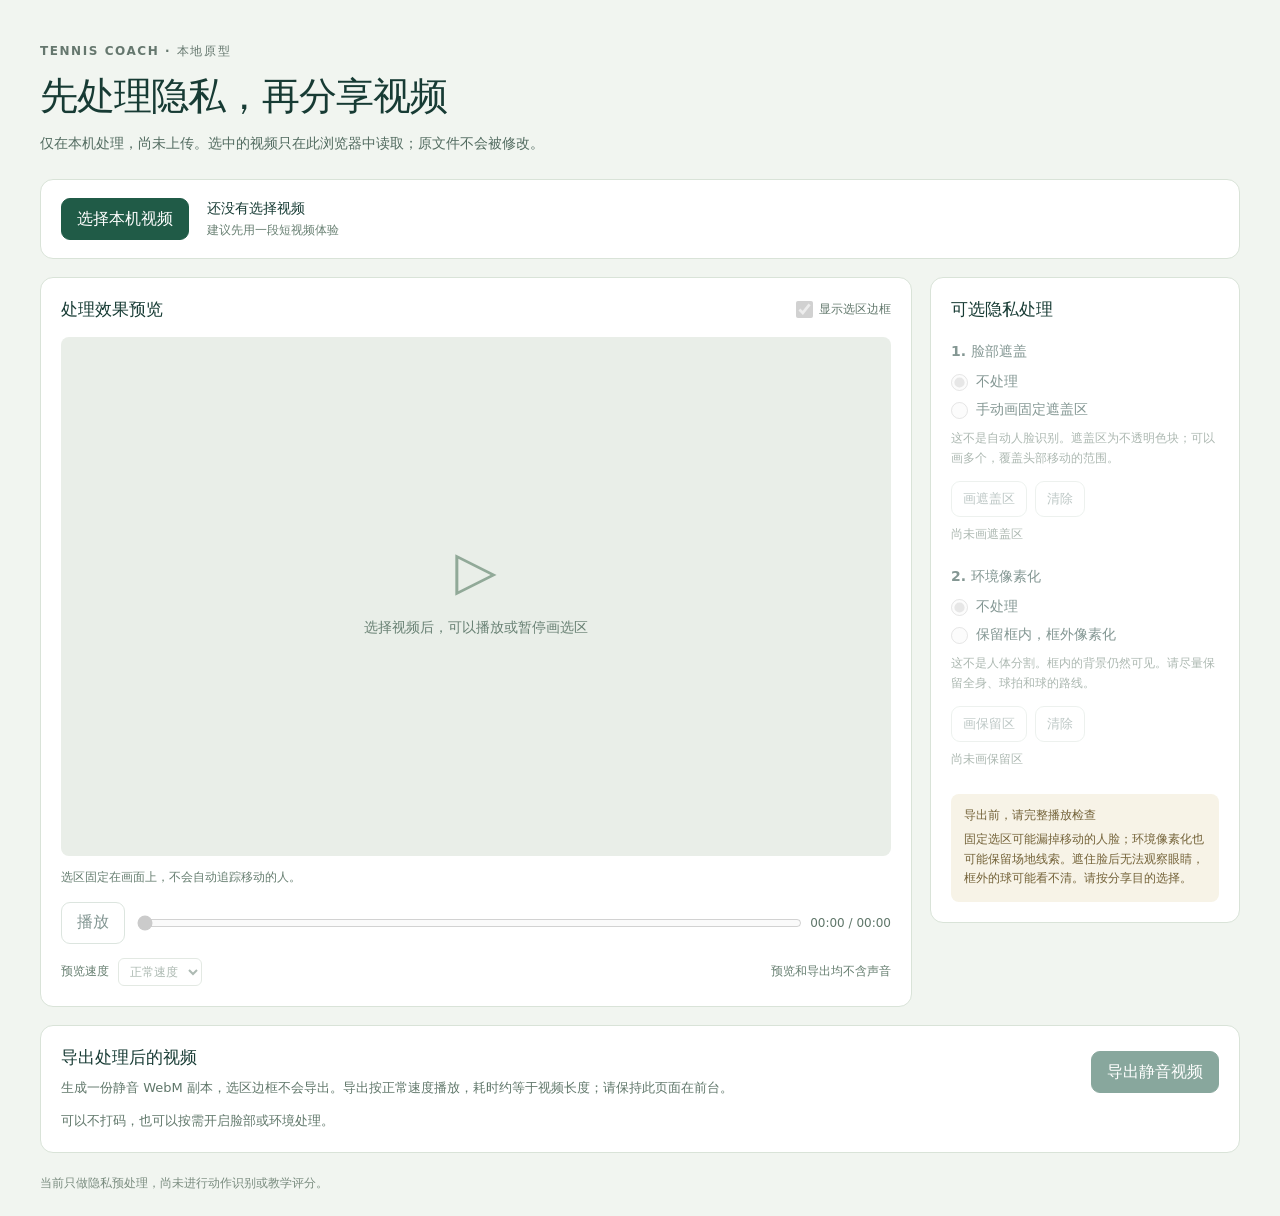
==== web/index.html @ 4b35e0fe "Add local video privacy editor with verified export workflow" ====
<!doctype html>
<html lang="zh-CN">
<head>
  <meta charset="UTF-8">
  <meta name="viewport" content="width=device-width, initial-scale=1">
  <title>视频隐私预处理 · Tennis Coach</title>
  <link rel="stylesheet" href="styles.css">
  <script src="app.js" defer></script>
</head>
<body>
  <header class="page-header">
    <span class="eyebrow">TENNIS COACH · 本地原型</span>
    <h1>先处理隐私，再分享视频</h1>
    <p>仅在本机处理，尚未上传。选中的视频只在此浏览器中读取；原文件不会被修改。</p>
  </header>

  <main>
    <section class="file-bar" aria-label="选择视频">
      <label class="button primary file-button" for="videoFile">选择本机视频</label>
      <input id="videoFile" type="file" accept="video/*">
      <div class="file-details">
        <strong id="fileName">还没有选择视频</strong>
        <span id="fileMeta">建议先用一段短视频体验</span>
      </div>
    </section>

    <div class="workspace">
      <section class="preview-panel" aria-labelledby="previewTitle">
        <div class="panel-heading">
          <h2 id="previewTitle">处理效果预览</h2>
          <label class="compact"><input id="showOutlines" type="checkbox" checked disabled> 显示选区边框</label>
        </div>
        <div id="emptyPreview" class="empty-preview"><span class="play-symbol" aria-hidden="true">▷</span><p>选择视频后，可以播放或暂停画选区</p></div>
        <div id="stage" class="stage" hidden>
          <canvas id="videoCanvas" aria-label="处理后的视频预览"></canvas>
          <canvas id="overlayCanvas" aria-label="用鼠标或手指拖动，画出处理区域"></canvas>
        </div>
        <video id="sourceVideo" preload="metadata" muted playsinline hidden></video>
        <p id="drawingHint" class="drawing-hint" aria-live="polite">选区固定在画面上，不会自动追踪移动的人。</p>
        <div class="transport">
          <button id="playPause" type="button" disabled>播放</button>
          <input id="timeline" type="range" min="0" max="1" step="0.01" value="0" aria-label="视频进度" disabled>
          <output id="timeDisplay">00:00 / 00:00</output>
        </div>
        <div class="preview-footer">
          <label for="playbackRate">预览速度</label>
          <select id="playbackRate" disabled>
            <option value="0.25">0.25 倍</option>
            <option value="0.5">0.5 倍</option>
            <option value="1" selected>正常速度</option>
          </select>
          <span>预览和导出均不含声音</span>
        </div>
      </section>

      <aside class="settings-panel" aria-labelledby="settingsTitle">
        <h2 id="settingsTitle">可选隐私处理</h2>
        <fieldset id="faceOptions" disabled>
          <legend>1. 脸部遮盖</legend>
          <label><input type="radio" name="faceMode" value="none" checked> 不处理</label>
          <label><input type="radio" name="faceMode" value="manual"> 手动画固定遮盖区</label>
          <p class="help">这不是自动人脸识别。遮盖区为不透明色块；可以画多个，覆盖头部移动的范围。</p>
          <div class="button-row">
            <button id="drawFace" type="button" disabled>画遮盖区</button>
            <button id="clearFaces" class="quiet" type="button" disabled>清除</button>
          </div>
          <p id="faceCount" class="selection-count">尚未画遮盖区</p>
        </fieldset>
        <fieldset id="backgroundOptions" disabled>
          <legend>2. 环境像素化</legend>
          <label><input type="radio" name="backgroundMode" value="none" checked> 不处理</label>
          <label><input type="radio" name="backgroundMode" value="keep"> 保留框内，框外像素化</label>
          <p class="help">这不是人体分割。框内的背景仍然可见。请尽量保留全身、球拍和球的路线。</p>
          <div class="button-row">
            <button id="drawKeep" type="button" disabled>画保留区</button>
            <button id="clearKeep" class="quiet" type="button" disabled>清除</button>
          </div>
          <p id="keepStatus" class="selection-count">尚未画保留区</p>
        </fieldset>
        <div class="note">
          <strong>导出前，请完整播放检查</strong>
          <p>固定选区可能漏掉移动的人脸；环境像素化也可能保留场地线索。遮住脸后无法观察眼睛，框外的球可能看不清。请按分享目的选择。</p>
        </div>
      </aside>
    </div>

    <section class="export-panel" aria-labelledby="exportTitle">
      <div>
        <h2 id="exportTitle">导出处理后的视频</h2>
        <p>生成一份静音 WebM 副本，选区边框不会导出。导出按正常速度播放，耗时约等于视频长度；请保持此页面在前台。</p>
      </div>
      <div class="export-actions">
        <button id="exportVideo" class="primary" type="button" disabled>导出静音视频</button>
        <button id="cancelExport" type="button" hidden>取消导出</button>
        <a id="downloadVideo" class="button download" download hidden>下载处理后的视频</a>
      </div>
      <progress id="exportProgress" max="100" value="0" aria-label="导出进度" hidden></progress>
      <p id="status" role="status" aria-live="polite">可以不打码，也可以按需开启脸部或环境处理。</p>
    </section>
  </main>
  <footer>当前只做隐私预处理，尚未进行动作识别或教学评分。</footer>
</body>
</html>
---- web/styles.css ----
:root { color-scheme: light; font-family: "Segoe UI", "Microsoft YaHei", system-ui, sans-serif; color: #173b34; background: #f1f5f0; font-synthesis: none; }
* { box-sizing: border-box; }
body { margin: 0; padding: 40px 24px 24px; }
button, select, input { font: inherit; }
button, .button { display: inline-flex; justify-content: center; align-items: center; min-height: 42px; padding: 9px 15px; border: 1px solid #becfc3; border-radius: 9px; background: #fff; color: #173b34; font-weight: 600; text-decoration: none; cursor: pointer; }
button:hover:not(:disabled), .button:hover { background: #edf4ec; }
button:disabled, select:disabled, fieldset:disabled { opacity: .53; cursor: default; }
button.primary, .button.primary { color: #fff; background: #205b47; border-color: #205b47; }
button.primary:hover:not(:disabled), .button.primary:hover { background: #174735; }
button.quiet { background: transparent; }
button[aria-pressed="true"] { background: #dbeee2; border-color: #205b47; }
input[type="radio"], input[type="checkbox"], input[type="range"] { accent-color: #205b47; }
input[type="radio"], input[type="checkbox"] { width: 17px; height: 17px; margin: 0; }
input[type="range"] { min-width: 40px; width: 100%; }
button:focus-visible, .button:focus-visible, input:focus-visible, select:focus-visible { outline: 3px solid #d6952d; outline-offset: 3px; }
[hidden] { display: none !important; }
.page-header, main, footer { max-width: 1200px; margin: 0 auto; }
.eyebrow { color: #65776e; letter-spacing: .13em; font-size: 12px; font-weight: 700; }
h1 { font-size: clamp(25px, 3.4vw, 38px); letter-spacing: -.025em; margin: 11px 0 10px; }
h2 { font-size: 17px; margin: 0; }
p { line-height: 1.65; }
.page-header > p { margin-top: 0; color: #526b60; font-size: 14px; }
.file-bar { margin: 24px 0 18px; display: flex; align-items: center; gap: 18px; padding: 18px 20px; border: 1px solid #d9e3d8; border-radius: 13px; background: #fff; }
.file-details { min-width: 0; display: flex; flex-direction: column; gap: 4px; }
.file-details strong { overflow-wrap: anywhere; font-size: 14px; }
.file-details span { font-size: 12px; color: #698073; }
.file-button { flex-shrink: 0; }
#videoFile { width: 1px; height: 1px; position: absolute; opacity: 0; overflow: hidden; }
.file-bar:focus-within .file-button { outline: 3px solid #d6952d; outline-offset: 3px; }
.file-button.disabled { opacity: .5; cursor: default; }
.workspace { display: grid; grid-template-columns: minmax(0, 1fr) 310px; gap: 18px; align-items: start; }
.preview-panel, .settings-panel, .export-panel { padding: 20px; border-radius: 13px; background: #fff; border: 1px solid #d9e3d8; }
.panel-heading { display: flex; align-items: center; justify-content: space-between; gap: 10px; margin-bottom: 16px; }
.compact { font-size: 12px; display: flex; align-items: center; gap: 6px; color: #62786c; }
.empty-preview { aspect-ratio: 16 / 10; background: #e9eee8; border-radius: 8px; display: flex; flex-direction: column; align-items: center; justify-content: center; color: #688073; text-align: center; font-size: 14px; padding: 18px; }
.play-symbol { font-size: 54px; font-weight: 300; color: #91a998; }
.stage { position: relative; width: 100%; background: #1c2823; border-radius: 8px; overflow: hidden; line-height: 0; }
#videoCanvas { display: block; width: 100%; height: auto; }
#overlayCanvas { position: absolute; left: 0; top: 0; width: 100%; height: 100%; touch-action: none; }
.stage.drawing { cursor: crosshair; }
.drawing-hint { margin: 12px 0; min-height: 22px; font-size: 12px; color: #667e70; }
.drawing-hint.active { color: #90651f; font-weight: 600; }
.transport { display: grid; grid-template-columns: auto minmax(20px, 1fr) auto; align-items: center; gap: 10px; }
#timeDisplay { color: #60776a; font-size: 12px; font-variant-numeric: tabular-nums; white-space: nowrap; }
.preview-footer { display: flex; align-items: center; flex-wrap: wrap; gap: 9px; font-size: 12px; margin-top: 14px; color: #667e70; }
.preview-footer span { margin-left: auto; }
select { padding: 5px 7px; border: 1px solid #cbd7cb; border-radius: 6px; background: #fff; color: inherit; }
.settings-panel > h2 { margin-bottom: 22px; }
fieldset { padding: 0; margin: 0 0 24px; border: 0; min-width: 0; }
legend { font-size: 14px; font-weight: 700; margin-bottom: 12px; padding: 0; }
fieldset > label { display: flex; align-items: center; gap: 8px; margin-bottom: 10px; font-size: 14px; }
.help { font-size: 12px; color: #647a6d; margin: 8px 0 12px; }
.button-row { display: flex; gap: 8px; }
.button-row button { font-size: 13px; min-height: 36px; padding: 7px 11px; }
.selection-count { font-size: 12px; color: #647a6d; margin: 8px 0 0; }
.note { font-size: 12px; padding: 13px; border-radius: 8px; background: #f7f3e7; color: #736238; }
.note p { margin: 6px 0 0; }
.export-panel { margin-top: 18px; display: grid; grid-template-columns: minmax(0, 1fr) auto; gap: 12px 24px; }
.export-panel p { font-size: 13px; color: #60776a; margin: 8px 0 0; }
.export-actions { display: flex; gap: 10px; align-items: center; flex-wrap: wrap; }
.download { color: #174735; background: #e2efe1; }
#exportProgress { width: 100%; grid-column: 1 / -1; accent-color: #205b47; height: 12px; }
#status { grid-column: 1 / -1; margin: 0; }
#status.error { color: #ad382b; }
footer { padding-top: 22px; color: #7b8d80; font-size: 12px; }
@media (max-width: 900px) { .workspace { grid-template-columns: minmax(0, 1fr); } .settings-panel { display: grid; grid-template-columns: 1fr 1fr; column-gap: 22px; } .settings-panel > h2, .note { grid-column: 1 / -1; } .export-panel { grid-template-columns: minmax(0, 1fr); } }
@media (max-width: 540px) { body { padding: 24px 12px; } .file-bar { padding: 14px; gap: 12px; } .preview-panel, .settings-panel, .export-panel { padding: 14px; } .settings-panel { display: block; } .panel-heading { flex-wrap: wrap; } .transport { grid-template-columns: auto minmax(30px, 1fr); } #timeDisplay { grid-column: 2; justify-self: end; } .preview-footer span { margin-left: 0; width: 100%; } }
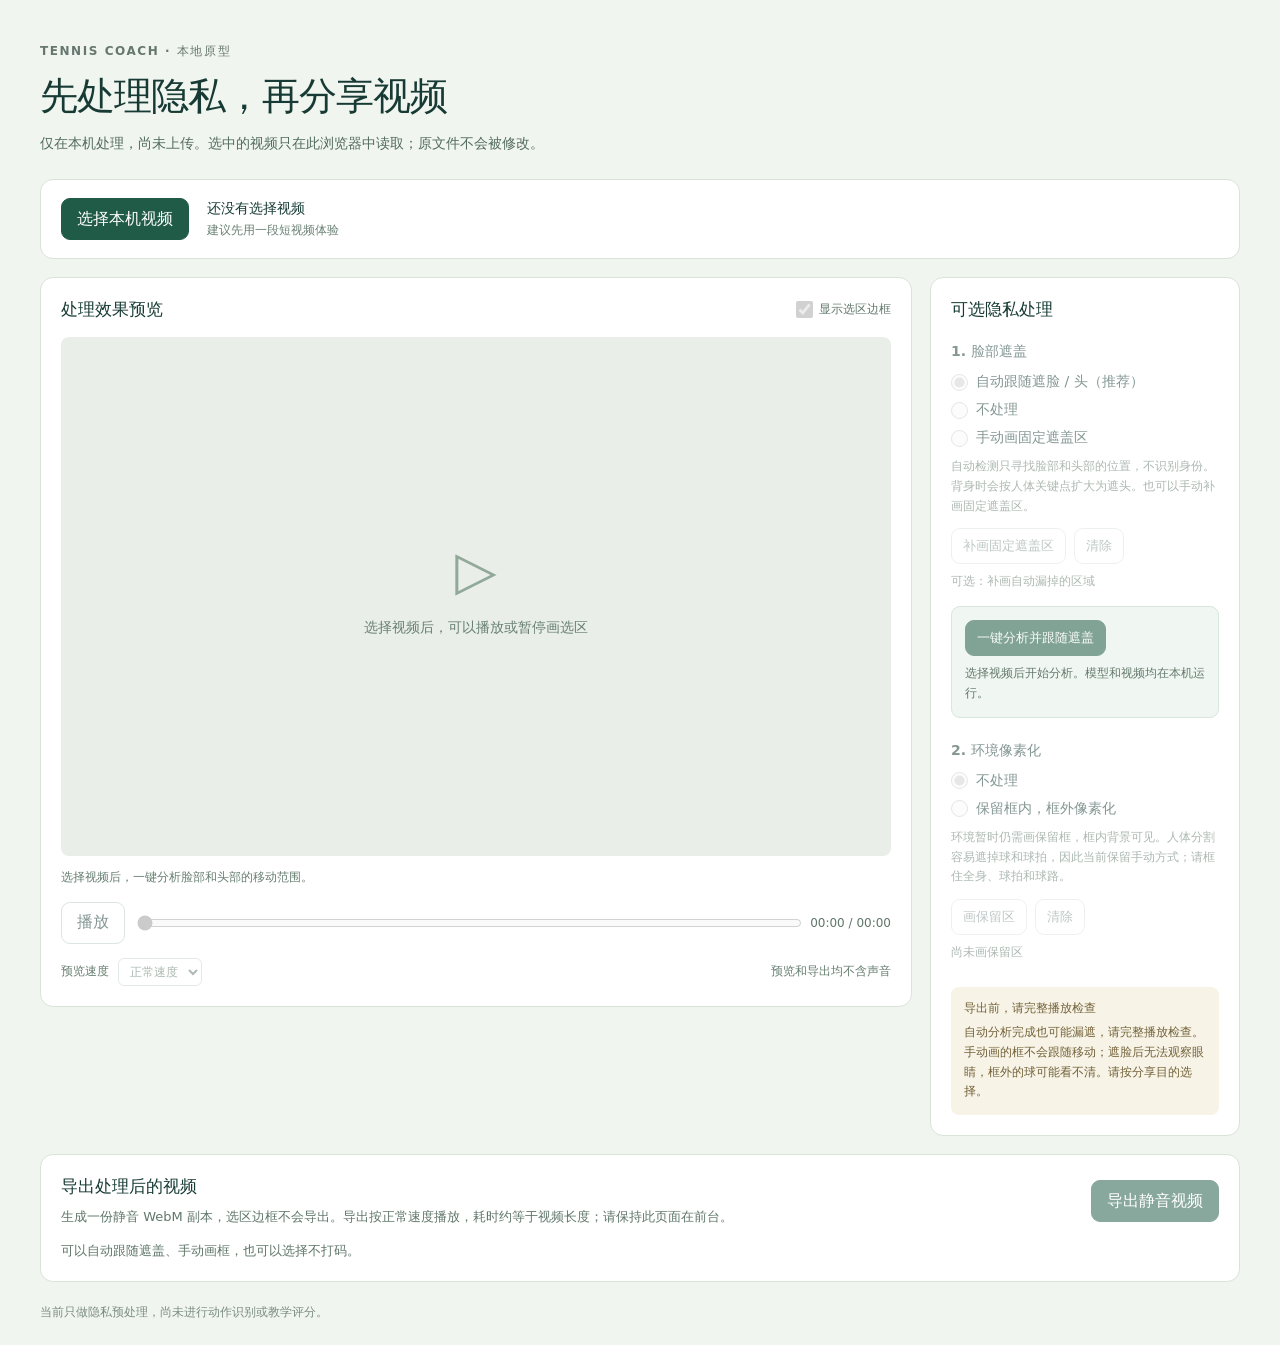
==== commit d7ef01db: "Add local automatic face and head privacy tracking" ====
--- a/web/index.html
+++ b/web/index.html
@@ -36,7 +36,7 @@
           <canvas id="overlayCanvas" aria-label="用鼠标或手指拖动，画出处理区域"></canvas>
         </div>
         <video id="sourceVideo" preload="metadata" muted playsinline hidden></video>
-        <p id="drawingHint" class="drawing-hint" aria-live="polite">选区固定在画面上，不会自动追踪移动的人。</p>
+        <p id="drawingHint" class="drawing-hint" aria-live="polite">选择视频后，一键分析脸部和头部的移动范围。</p>
         <div class="transport">
           <button id="playPause" type="button" disabled>播放</button>
           <input id="timeline" type="range" min="0" max="1" step="0.01" value="0" aria-label="视频进度" disabled>
@@ -57,20 +57,36 @@
         <h2 id="settingsTitle">可选隐私处理</h2>
         <fieldset id="faceOptions" disabled>
           <legend>1. 脸部遮盖</legend>
-          <label><input type="radio" name="faceMode" value="none" checked> 不处理</label>
+          <label><input type="radio" name="faceMode" value="auto" checked> 自动跟随遮脸 / 头（推荐）</label>
+          <label><input type="radio" name="faceMode" value="none"> 不处理</label>
           <label><input type="radio" name="faceMode" value="manual"> 手动画固定遮盖区</label>
-          <p class="help">这不是自动人脸识别。遮盖区为不透明色块；可以画多个，覆盖头部移动的范围。</p>
+          <p class="help">自动检测只寻找脸部和头部的位置，不识别身份。背身时会按人体关键点扩大为遮头。也可以手动补画固定遮盖区。</p>
           <div class="button-row">
-            <button id="drawFace" type="button" disabled>画遮盖区</button>
+            <button id="drawFace" type="button" disabled>补画固定遮盖区</button>
             <button id="clearFaces" class="quiet" type="button" disabled>清除</button>
           </div>
-          <p id="faceCount" class="selection-count">尚未画遮盖区</p>
+          <p id="faceCount" class="selection-count">可选：补画自动漏掉的区域</p>
         </fieldset>
+        <div id="autoPanel" class="auto-panel">
+          <div class="button-row">
+            <button id="scanVideo" class="primary" type="button" disabled>一键分析并跟随遮盖</button>
+            <button id="cancelScan" type="button" hidden>取消分析</button>
+          </div>
+          <progress id="analysisProgress" max="100" value="0" aria-label="自动分析进度" hidden></progress>
+          <p id="analysisStatus" class="help" role="status" aria-live="polite">选择视频后开始分析。模型和视频均在本机运行。</p>
+          <p id="analysisSummary" class="selection-count" hidden></p>
+          <div id="reviewPanel" class="review-panel" hidden>
+            <strong>这些时间段需要检查</strong>
+            <p class="help">点击时间跳转，播放检查是否漏遮；需要时补画固定遮盖区。</p>
+            <ul id="reviewList" class="review-list"></ul>
+            <label class="review-confirm"><input id="reviewConfirm" type="checkbox" disabled> 我已逐段检查，可导出</label>
+          </div>
+        </div>
         <fieldset id="backgroundOptions" disabled>
           <legend>2. 环境像素化</legend>
           <label><input type="radio" name="backgroundMode" value="none" checked> 不处理</label>
           <label><input type="radio" name="backgroundMode" value="keep"> 保留框内，框外像素化</label>
-          <p class="help">这不是人体分割。框内的背景仍然可见。请尽量保留全身、球拍和球的路线。</p>
+          <p class="help">环境暂时仍需画保留框，框内背景可见。人体分割容易遮掉球和球拍，因此当前保留手动方式；请框住全身、球拍和球路。</p>
           <div class="button-row">
             <button id="drawKeep" type="button" disabled>画保留区</button>
             <button id="clearKeep" class="quiet" type="button" disabled>清除</button>
@@ -79,7 +95,7 @@
         </fieldset>
         <div class="note">
           <strong>导出前，请完整播放检查</strong>
-          <p>固定选区可能漏掉移动的人脸；环境像素化也可能保留场地线索。遮住脸后无法观察眼睛，框外的球可能看不清。请按分享目的选择。</p>
+          <p>自动分析完成也可能漏遮，请完整播放检查。手动画的框不会跟随移动；遮脸后无法观察眼睛，框外的球可能看不清。请按分享目的选择。</p>
         </div>
       </aside>
     </div>
@@ -95,7 +111,7 @@
         <a id="downloadVideo" class="button download" download hidden>下载处理后的视频</a>
       </div>
       <progress id="exportProgress" max="100" value="0" aria-label="导出进度" hidden></progress>
-      <p id="status" role="status" aria-live="polite">可以不打码，也可以按需开启脸部或环境处理。</p>
+      <p id="status" role="status" aria-live="polite">可以自动跟随遮盖、手动画框，也可以选择不打码。</p>
     </section>
   </main>
   <footer>当前只做隐私预处理，尚未进行动作识别或教学评分。</footer>
--- a/web/styles.css
+++ b/web/styles.css
@@ -53,6 +53,18 @@
 .button-row { display: flex; gap: 8px; }
 .button-row button { font-size: 13px; min-height: 36px; padding: 7px 11px; }
 .selection-count { font-size: 12px; color: #647a6d; margin: 8px 0 0; }
+.auto-panel { padding: 13px; margin: -10px 0 24px; background: #f0f6f1; border: 1px solid #d7e7db; border-radius: 9px; }
+.auto-panel .button-row { flex-wrap: wrap; }
+.auto-panel .help { margin-bottom: 0; }
+#analysisProgress { width: 100%; height: 10px; accent-color: #205b47; margin-top: 12px; }
+#analysisStatus.error { color: #ad382b; }
+.review-panel { margin-top: 14px; padding-top: 12px; border-top: 1px solid #d0dfd1; font-size: 12px; }
+.review-list { margin: 10px 0; padding: 0; list-style: none; max-height: 180px; overflow-y: auto; }
+.review-list li { margin: 7px 0; }
+.review-list button { font-size: 12px; min-height: 30px; padding: 4px 8px; }
+.review-list span { display: block; margin-top: 3px; color: #687969; line-height: 1.5; }
+.review-confirm { display: flex; align-items: flex-start; gap: 7px; line-height: 1.5; }
+.review-confirm input { flex-shrink: 0; margin-top: 2px; }
 .note { font-size: 12px; padding: 13px; border-radius: 8px; background: #f7f3e7; color: #736238; }
 .note p { margin: 6px 0 0; }
 .export-panel { margin-top: 18px; display: grid; grid-template-columns: minmax(0, 1fr) auto; gap: 12px 24px; }
@@ -63,5 +75,5 @@
 #status { grid-column: 1 / -1; margin: 0; }
 #status.error { color: #ad382b; }
 footer { padding-top: 22px; color: #7b8d80; font-size: 12px; }
-@media (max-width: 900px) { .workspace { grid-template-columns: minmax(0, 1fr); } .settings-panel { display: grid; grid-template-columns: 1fr 1fr; column-gap: 22px; } .settings-panel > h2, .note { grid-column: 1 / -1; } .export-panel { grid-template-columns: minmax(0, 1fr); } }
+@media (max-width: 900px) { .workspace { grid-template-columns: minmax(0, 1fr); } .settings-panel { display: block; } .export-panel { grid-template-columns: minmax(0, 1fr); } }
 @media (max-width: 540px) { body { padding: 24px 12px; } .file-bar { padding: 14px; gap: 12px; } .preview-panel, .settings-panel, .export-panel { padding: 14px; } .settings-panel { display: block; } .panel-heading { flex-wrap: wrap; } .transport { grid-template-columns: auto minmax(30px, 1fr); } #timeDisplay { grid-column: 2; justify-self: end; } .preview-footer span { margin-left: 0; width: 100%; } }
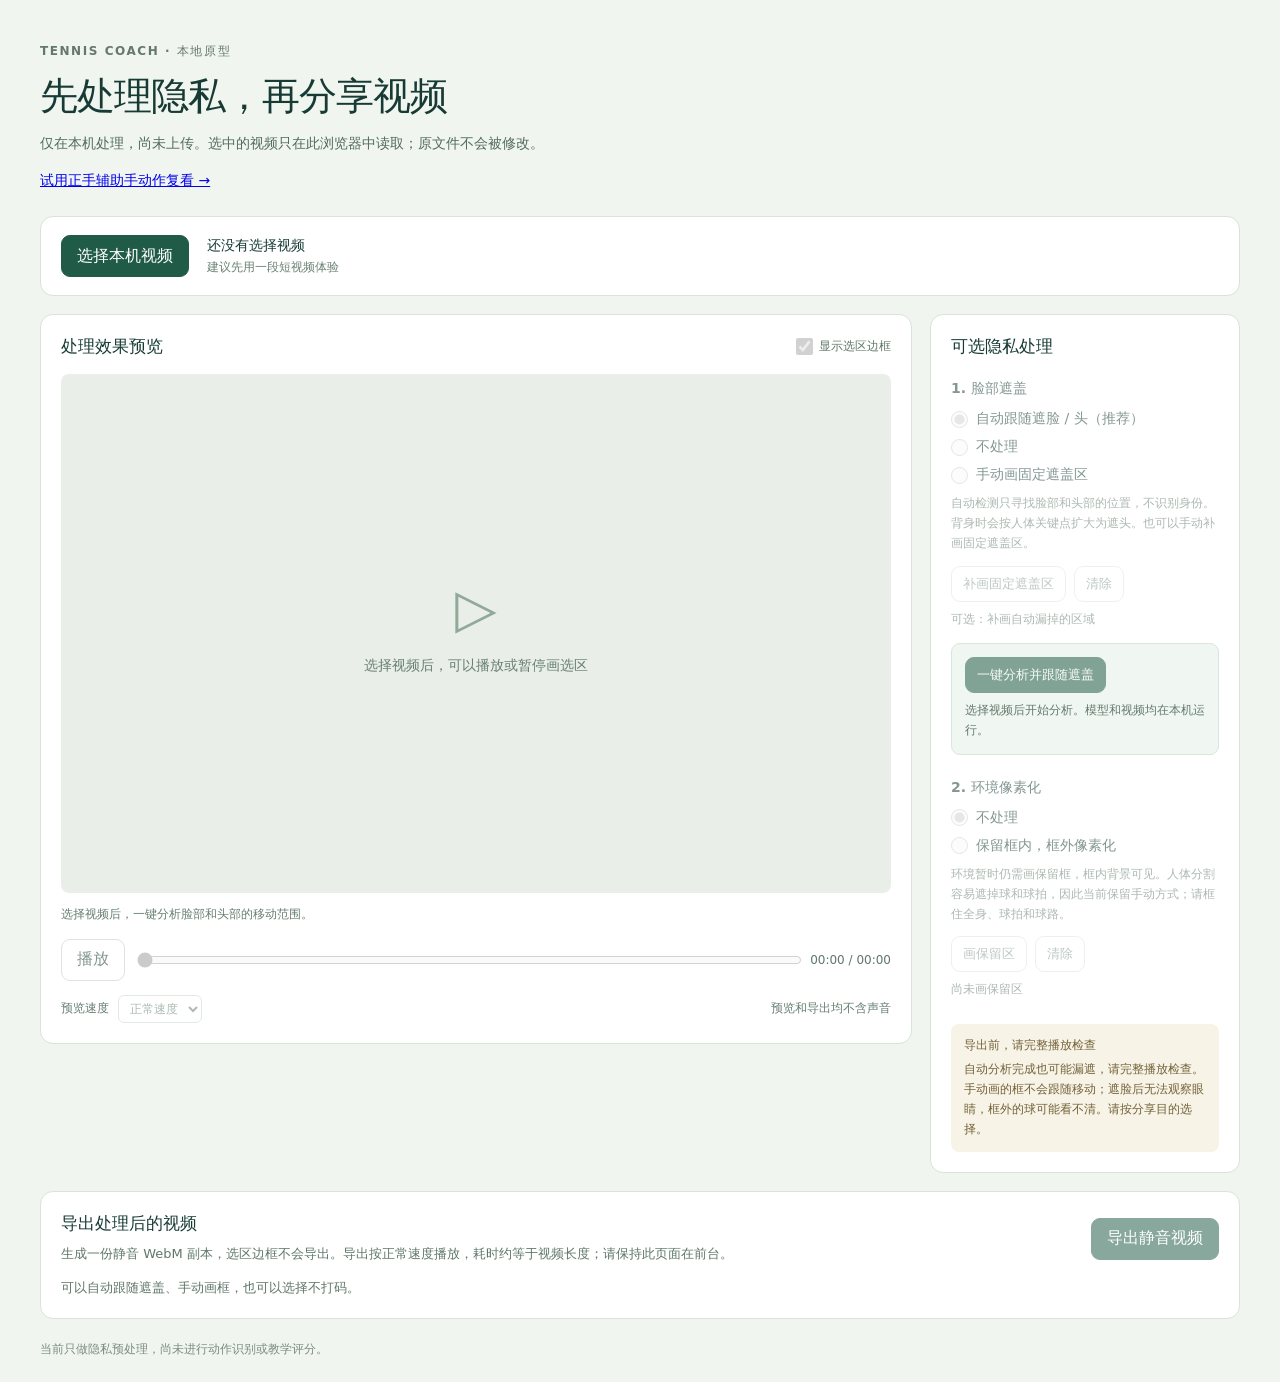
==== commit 70b6aed7: "Add local forehand support-arm review prototype" ====
--- a/web/index.html
+++ b/web/index.html
@@ -12,6 +12,7 @@
     <span class="eyebrow">TENNIS COACH · 本地原型</span>
     <h1>先处理隐私，再分享视频</h1>
     <p>仅在本机处理，尚未上传。选中的视频只在此浏览器中读取；原文件不会被修改。</p>
+    <p><a href="forehand.html">试用正手辅助手动作复看 →</a></p>
   </header>
 
   <main>
